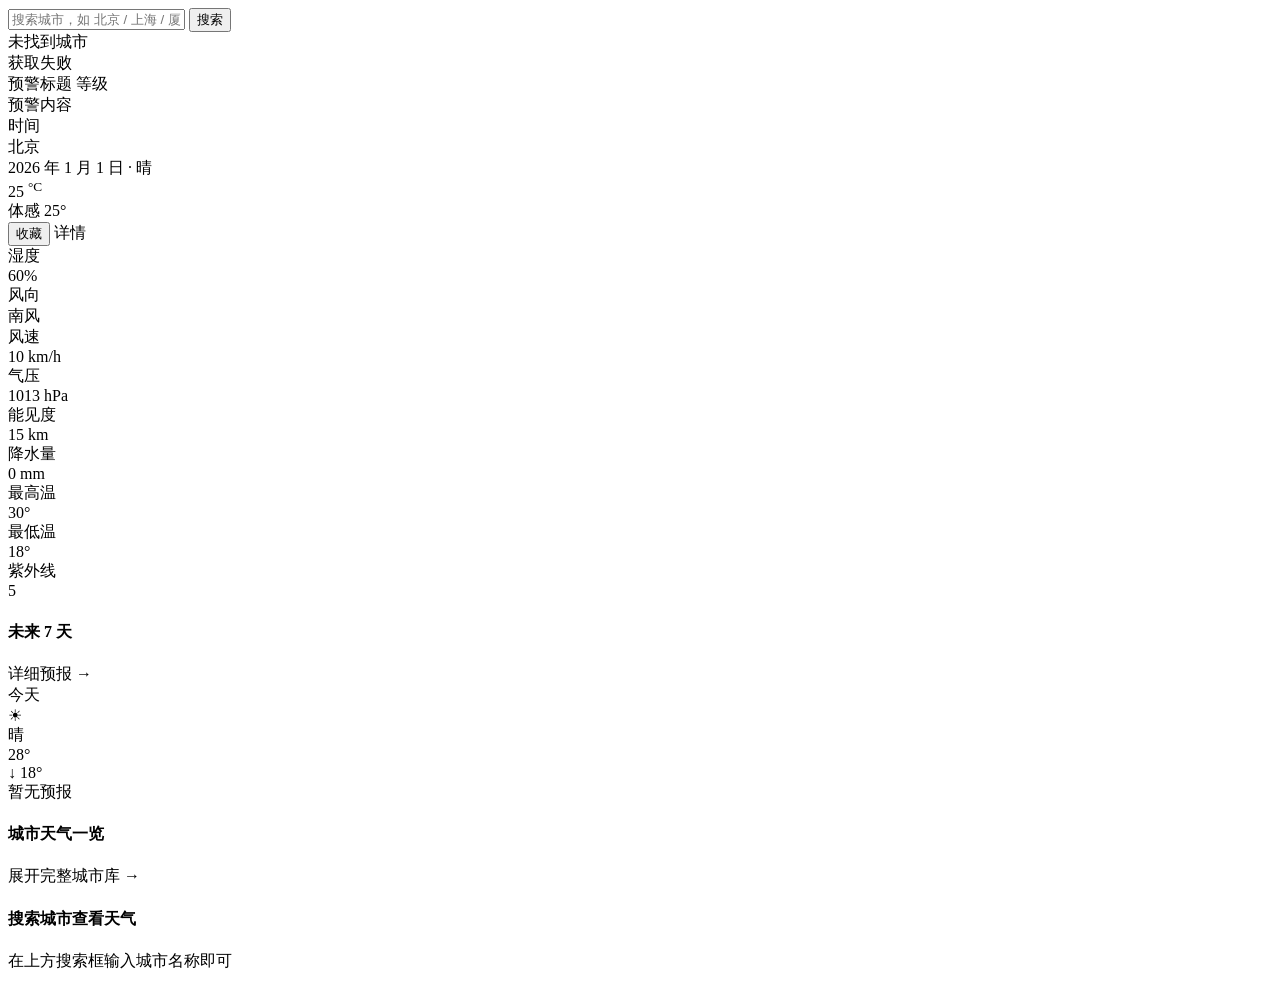
==== src/main/resources/templates/index.html @ 9b533df3 "优化重构：缓存复用、预警去重、AI 预报接入、UI 去 AI 化" ====
<!DOCTYPE html>
<html xmlns:th="http://www.thymeleaf.org"
      xmlns:sec="http://www.thymeleaf.org/extras/spring-security">
<head>
    <meta charset="UTF-8">
    <meta name="viewport" content="width=device-width, initial-scale=1.0">
    <title>首页 - 智能天气预报</title>
    <link rel="stylesheet" th:href="@{/css/bootstrap-icons.css}">
    <link th:href="@{/css/style.css}" rel="stylesheet">
    <meta name="_csrf" th:content="${_csrf != null ? _csrf.token : ''}">
</head>
<body>
<div th:replace="fragments :: navbar"></div>

<main class="container mt-3">

    <!-- 搜索栏 -->
    <form th:action="@{/weather/search}" method="get" class="search-bar">
        <input class="form-control" type="text" name="city" placeholder="搜索城市，如 北京 / 上海 / 厦门" required>
        <button class="btn btn-primary" type="submit"><i class="bi bi-search"></i> 搜索</button>
    </form>

    <!-- 错误提示 -->
    <div th:if="${searchError}" class="alert alert-row alert-row--yellow mb-3">
        <i class="bi bi-exclamation-triangle"></i>
        <div class="alert-row__body" th:text="${searchError}">未找到城市</div>
    </div>
    <div th:if="${weatherError}" class="alert alert-row alert-row--red mb-3">
        <i class="bi bi-exclamation-circle"></i>
        <div class="alert-row__body" th:text="${weatherError}">获取失败</div>
    </div>

    <!-- 预警横幅 -->
    <div th:if="${warnings != null and !warnings.isEmpty()}" class="alert-list">
        <div th:each="w : ${warnings}"
             th:class="'alert-row alert-row--' + ${w.warningLevel == null ? 'yellow' : #strings.toLowerCase(w.warningLevel)}">
            <i class="bi bi-exclamation-triangle-fill"></i>
            <div class="alert-row__body">
                <div class="alert-row__title">
                    <span th:text="${w.warningTitle}">预警标题</span>
                    <span th:class="'badge badge--' + ${w.warningLevel == null ? 'yellow' : #strings.toLowerCase(w.warningLevel)}"
                          th:text="${w.warningLevel}">等级</span>
                </div>
                <div class="alert-row__content" th:text="${w.warningContent}">预警内容</div>
            </div>
            <div class="alert-row__time" th:text="${#temporals.format(w.startTime, 'MM-dd HH:mm')}">时间</div>
        </div>
    </div>

    <!-- 实时天气 + 7 天预报 -->
    <div th:if="${realtime != null}" class="row">
        <div class="col-12 col-lg-7">
            <div class="weather-now">
                <div class="weather-now__head">
                    <div>
                        <div class="weather-now__city">
                            <i class="bi bi-geo-alt-fill"></i>
                            <span th:text="${currentCity}">北京</span>
                        </div>
                        <div class="weather-now__date" th:text="${#temporals.format(realtime.weatherDate, 'yyyy 年 M 月 d 日')} + ' · ' + ${realtime.weatherText}">2026 年 1 月 1 日 · 晴</div>
                    </div>
                    <div>
                        <div class="weather-now__temp">
                            <span th:text="${realtime.temp != null ? #numbers.formatDecimal(realtime.temp, 1, 0) : '--'}">25</span>
                            <sup>°C</sup>
                        </div>
                        <div class="weather-now__feels">
                            体感 <span th:text="${realtime.feelsLike != null ? #numbers.formatDecimal(realtime.feelsLike, 1, 0) + '°' : '--'}">25°</span>
                        </div>
                        <div class="weather-now__actions">
                            <button th:if="${user != null}"
                                    th:attr="data-favorite-btn='1',data-city=${currentCity},data-city-code=${currentCityCode},data-logged-in='1',data-favorited=${isFavorited != null and isFavorited ? '1' : '0'}"
                                    th:class="${isFavorited != null and isFavorited ? 'btn btn-sm btn-primary' : 'btn btn-sm btn-outline-primary'}">
                                <i th:class="${isFavorited != null and isFavorited ? 'bi bi-star-fill' : 'bi bi-star'}"></i>
                                <span th:text="${isFavorited != null and isFavorited ? '已收藏' : '收藏'}">收藏</span>
                            </button>
                            <a class="btn btn-sm btn-outline-primary" th:href="@{/weather/detail/{code}(code=${currentCityCode}, cityName=${currentCity})}">
                                <i class="bi bi-info-circle"></i> 详情
                            </a>
                        </div>
                    </div>
                </div>
                <div class="weather-now__metrics">
                    <div class="metric">
                        <div class="metric__label">湿度</div>
                        <div class="metric__value" th:text="${realtime.humidity != null ? realtime.humidity + '%' : '--'}">60%</div>
                    </div>
                    <div class="metric">
                        <div class="metric__label">风向</div>
                        <div class="metric__value" th:text="${realtime.windDir} ?: '—'">南风</div>
                    </div>
                    <div class="metric">
                        <div class="metric__label">风速</div>
                        <div class="metric__value" th:text="${realtime.windSpeed != null ? #numbers.formatDecimal(realtime.windSpeed, 1, 1) + ' km/h' : '--'}">10 km/h</div>
                    </div>
                    <div class="metric">
                        <div class="metric__label">气压</div>
                        <div class="metric__value" th:text="${realtime.pressure != null ? realtime.pressure + ' hPa' : '--'}">1013 hPa</div>
                    </div>
                    <div class="metric">
                        <div class="metric__label">能见度</div>
                        <div class="metric__value" th:text="${realtime.visibility != null ? #numbers.formatDecimal(realtime.visibility, 1, 1) + ' km' : '--'}">15 km</div>
                    </div>
                    <div class="metric">
                        <div class="metric__label">降水量</div>
                        <div class="metric__value" th:text="${realtime.precip != null ? #numbers.formatDecimal(realtime.precip, 1, 1) + ' mm' : '0 mm'}">0 mm</div>
                    </div>
                    <div class="metric">
                        <div class="metric__label">最高温</div>
                        <div class="metric__value metric__value--warm" th:text="${realtime.tempMax != null ? #numbers.formatDecimal(realtime.tempMax, 1, 0) + '°' : '--'}">30°</div>
                    </div>
                    <div class="metric">
                        <div class="metric__label">最低温</div>
                        <div class="metric__value metric__value--cold" th:text="${realtime.tempMin != null ? #numbers.formatDecimal(realtime.tempMin, 1, 0) + '°' : '--'}">18°</div>
                    </div>
                    <div class="metric">
                        <div class="metric__label">紫外线</div>
                        <div class="metric__value" th:text="${realtime.uvIndex != null ? realtime.uvIndex : '--'}">5</div>
                    </div>
                </div>
            </div>
        </div>
        <div class="col-12 col-lg-5">
            <div class="data-card" style="height:100%;">
                <div class="data-card-header">
                    <h4><i class="bi bi-calendar-week icon"></i>未来 7 天</h4>
                    <a class="small" th:href="@{/weather/ai-forecast/{code}(code=${currentCityCode}, cityName=${currentCity})}">详细预报 →</a>
                </div>
                <div class="forecast-list" th:if="${forecast != null and !forecast.isEmpty()}">
                    <div th:each="d, iter : ${forecast}" class="forecast-day">
                        <div class="forecast-day__date" th:text="${iter.index == 0 ? '今天' : #temporals.format(d.weatherDate, 'M/d')}">今天</div>
                        <div class="forecast-day__icon" th:text="${d.weatherText != null and #strings.contains(d.weatherText, '雨') ? '🌧' : (d.weatherText != null and #strings.contains(d.weatherText, '雪') ? '🌨' : (d.weatherText != null and #strings.contains(d.weatherText, '阴') ? '☁' : '☀'))}">☀</div>
                        <div class="forecast-day__text" th:text="${d.weatherText}">晴</div>
                        <div class="forecast-day__temp" th:text="${d.tempMax != null ? #numbers.formatDecimal(d.tempMax, 1, 0) + '°' : '--'}">28°</div>
                        <div class="forecast-day__range" th:text="${d.tempMin != null ? '↓ ' + #numbers.formatDecimal(d.tempMin, 1, 0) + '°' : ''}">↓ 18°</div>
                    </div>
                </div>
                <div th:unless="${forecast != null and !forecast.isEmpty()}" class="empty-state">暂无预报</div>
            </div>
        </div>
    </div>

    <!-- 城市卡网格（Aether 风格：紧凑、无大留白） -->
    <div class="data-card mt-3" th:if="${cityCardsJson != null}">
        <div class="data-card-header">
            <h4><i class="bi bi-grid-3x3-gap icon"></i>城市天气一览</h4>
            <a class="small" th:href="@{/weather/aether}">展开完整城市库 →</a>
        </div>
        <div class="aether-grid" id="cityGrid"></div>
    </div>

    <!-- 空状态 -->
    <div th:if="${realtime == null and weatherError == null and cityCardsJson == null}" class="empty-state">
        <i class="bi bi-cloud-sun"></i>
        <h4>搜索城市查看天气</h4>
        <p class="text-muted">在上方搜索框输入城市名称即可</p>
    </div>

</main>

<div th:replace="fragments :: footer"></div>
<script th:src="@{/js/main.js}"></script>
<script th:inline="javascript">
    WeatherApp.renderCityGrid(document.getElementById('cityGrid'), /*[[${cityCardsJson}]]*/ '[]');
</script>
</body>
</html>
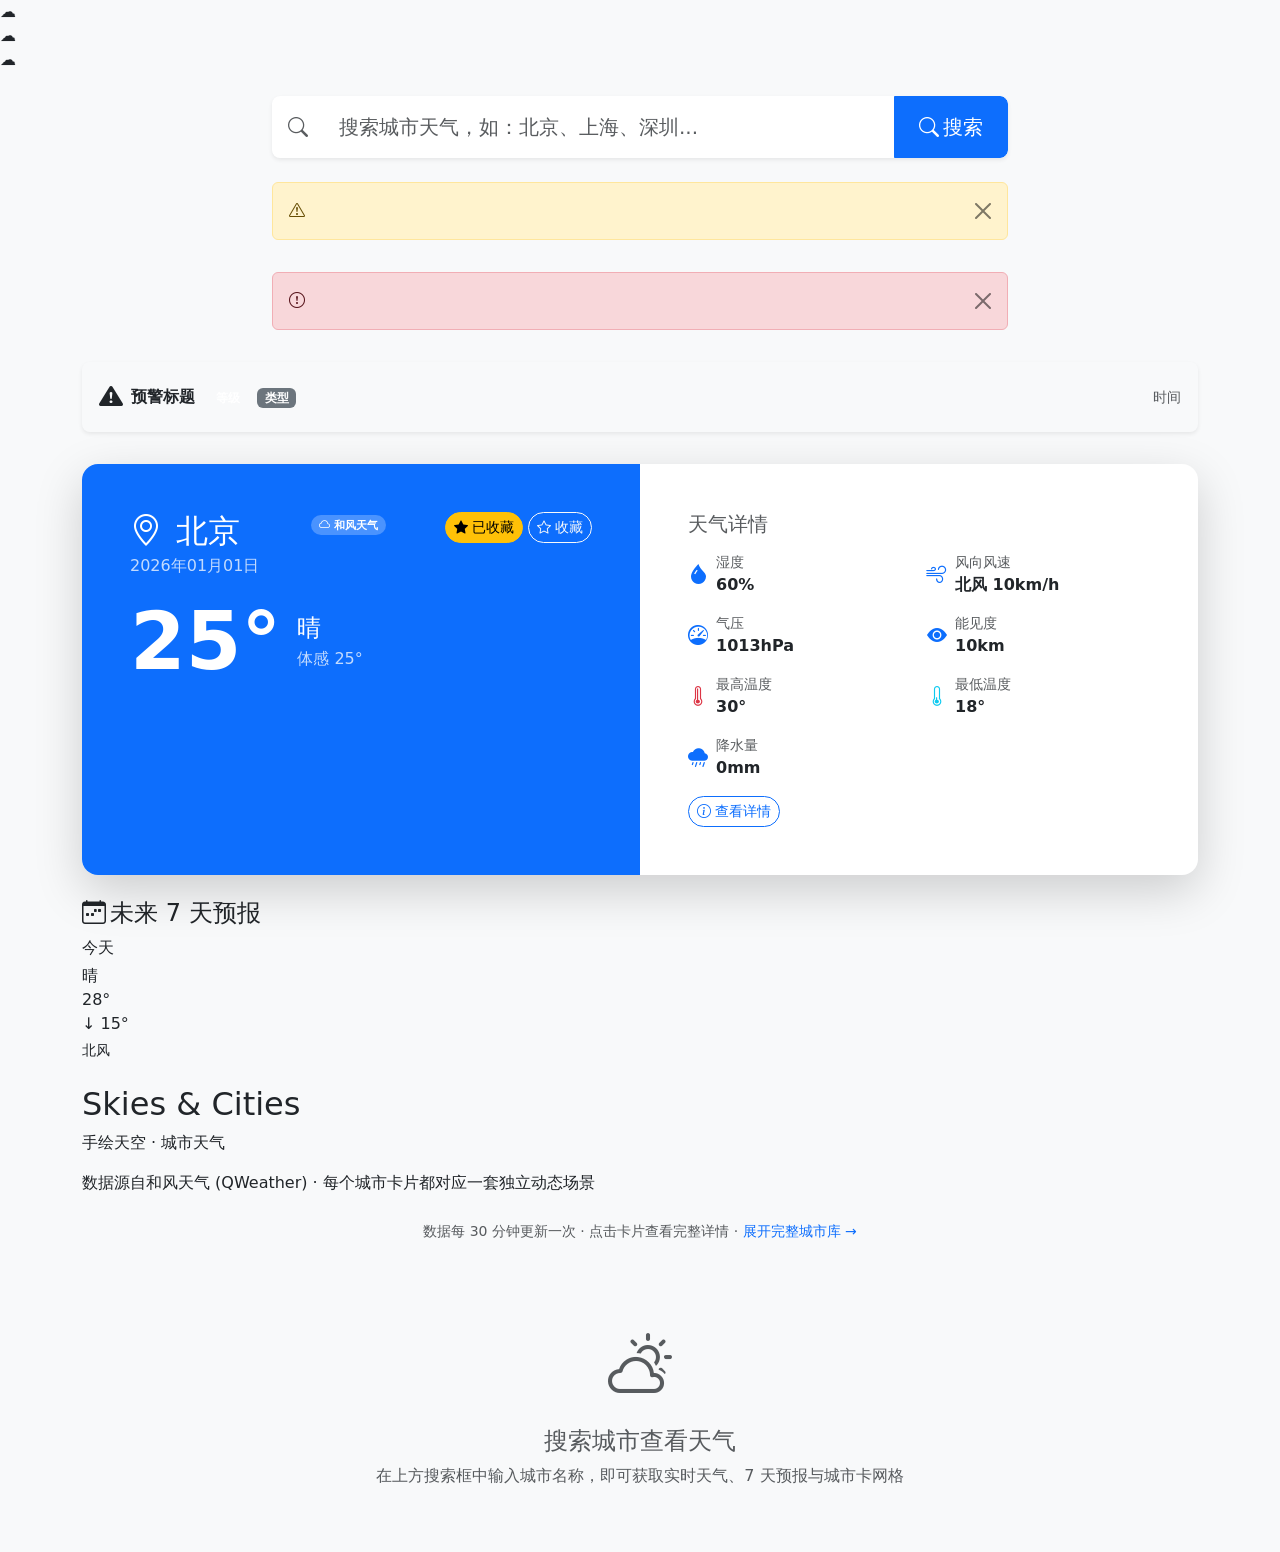
==== commit ef16ded3: "revert(UI): 前端模板与静态资源回退到基线样式" ====
--- a/src/main/resources/templates/index.html
+++ b/src/main/resources/templates/index.html
@@ -4,164 +4,314 @@
 <head>
     <meta charset="UTF-8">
     <meta name="viewport" content="width=device-width, initial-scale=1.0">
-    <title>首页 - 智能天气预报</title>
-    <link rel="stylesheet" th:href="@{/css/bootstrap-icons.css}">
+    <title>首页 - 智能天气预报系统</title>
+    <link href="https://cdn.jsdelivr.net/npm/bootstrap@5.3.0/dist/css/bootstrap.min.css" rel="stylesheet">
+    <link href="https://cdn.jsdelivr.net/npm/bootstrap-icons@1.11.0/font/bootstrap-icons.css" rel="stylesheet">
     <link th:href="@{/css/style.css}" rel="stylesheet">
-    <meta name="_csrf" th:content="${_csrf != null ? _csrf.token : ''}">
 </head>
-<body>
-<div th:replace="fragments :: navbar"></div>
-
-<main class="container mt-3">
-
-    <!-- 搜索栏 -->
-    <form th:action="@{/weather/search}" method="get" class="search-bar">
-        <input class="form-control" type="text" name="city" placeholder="搜索城市，如 北京 / 上海 / 厦门" required>
-        <button class="btn btn-primary" type="submit"><i class="bi bi-search"></i> 搜索</button>
-    </form>
-
-    <!-- 错误提示 -->
-    <div th:if="${searchError}" class="alert alert-row alert-row--yellow mb-3">
-        <i class="bi bi-exclamation-triangle"></i>
-        <div class="alert-row__body" th:text="${searchError}">未找到城市</div>
+<body class="bg-light">
+    <!-- Aether 背景云朵漂移装饰 -->
+    <div class="skydeco" aria-hidden="true">
+        <div class="drift">☁</div>
+        <div class="drift">☁</div>
+        <div class="drift">☁</div>
     </div>
-    <div th:if="${weatherError}" class="alert alert-row alert-row--red mb-3">
-        <i class="bi bi-exclamation-circle"></i>
-        <div class="alert-row__body" th:text="${weatherError}">获取失败</div>
-    </div>
-
-    <!-- 预警横幅 -->
-    <div th:if="${warnings != null and !warnings.isEmpty()}" class="alert-list">
-        <div th:each="w : ${warnings}"
-             th:class="'alert-row alert-row--' + ${w.warningLevel == null ? 'yellow' : #strings.toLowerCase(w.warningLevel)}">
-            <i class="bi bi-exclamation-triangle-fill"></i>
-            <div class="alert-row__body">
-                <div class="alert-row__title">
-                    <span th:text="${w.warningTitle}">预警标题</span>
-                    <span th:class="'badge badge--' + ${w.warningLevel == null ? 'yellow' : #strings.toLowerCase(w.warningLevel)}"
-                          th:text="${w.warningLevel}">等级</span>
-                </div>
-                <div class="alert-row__content" th:text="${w.warningContent}">预警内容</div>
-            </div>
-            <div class="alert-row__time" th:text="${#temporals.format(w.startTime, 'MM-dd HH:mm')}">时间</div>
-        </div>
-    </div>
-
-    <!-- 实时天气 + 7 天预报 -->
-    <div th:if="${realtime != null}" class="row">
-        <div class="col-12 col-lg-7">
-            <div class="weather-now">
-                <div class="weather-now__head">
-                    <div>
-                        <div class="weather-now__city">
-                            <i class="bi bi-geo-alt-fill"></i>
-                            <span th:text="${currentCity}">北京</span>
-                        </div>
-                        <div class="weather-now__date" th:text="${#temporals.format(realtime.weatherDate, 'yyyy 年 M 月 d 日')} + ' · ' + ${realtime.weatherText}">2026 年 1 月 1 日 · 晴</div>
+
+    <!-- 导航栏 -->
+    <div th:replace="fragments :: navbar"></div>
+
+    <div class="container mt-4">
+        <!-- 搜索栏 -->
+        <div class="row justify-content-center mb-4">
+            <div class="col-lg-8">
+                <form th:action="@{/weather/search}" method="get" class="input-group input-group-lg shadow-sm rounded-3 overflow-hidden">
+                    <span class="input-group-text bg-white border-0">
+                        <i class="bi bi-search text-muted"></i>
+                    </span>
+                    <input type="text" class="form-control border-0 py-3" name="city"
+                           placeholder="搜索城市天气，如：北京、上海、深圳..." required>
+                    <button class="btn btn-primary px-4" type="submit">
+                        <i class="bi bi-search me-1"></i>搜索
+                    </button>
+                </form>
+            </div>
+        </div>
+
+        <!-- 错误消息 -->
+        <div th:if="${searchError}" class="row justify-content-center mb-3">
+            <div class="col-lg-8">
+                <div class="alert alert-warning alert-dismissible fade show" role="alert">
+                    <i class="bi bi-exclamation-triangle me-1"></i>
+                    <span th:text="${searchError}"></span>
+                    <button type="button" class="btn-close" data-bs-dismiss="alert" aria-label="Close"></button>
+                </div>
+            </div>
+        </div>
+        <div th:if="${weatherError}" class="row justify-content-center mb-3">
+            <div class="col-lg-8">
+                <div class="alert alert-danger alert-dismissible fade show" role="alert">
+                    <i class="bi bi-exclamation-circle me-1"></i>
+                    <span th:text="${weatherError}"></span>
+                    <button type="button" class="btn-close" data-bs-dismiss="alert" aria-label="Close"></button>
+                </div>
+            </div>
+        </div>
+
+        <!-- 预警横幅 -->
+        <div th:if="${warnings != null and !warnings.isEmpty()}" class="row mb-4">
+            <div class="col-12">
+                <div th:each="warning : ${warnings}" class="alert mb-2 d-flex align-items-center rounded-3 shadow-sm"
+                     th:classappend="${warning.warningLevel == 'RED' ? 'alert-danger' : (warning.warningLevel == 'ORANGE' ? 'alert-warning' : (warning.warningLevel == 'YELLOW' ? 'alert-info' : 'alert-primary'))}"
+                     role="alert">
+                    <i class="bi bi-exclamation-triangle-fill me-2 fs-4"></i>
+                    <div class="flex-grow-1">
+                        <strong th:text="${warning.warningTitle}">预警标题</strong>
+                        <span class="badge ms-2"
+                              th:classappend="${warning.warningLevel == 'RED' ? 'bg-danger' : (warning.warningLevel == 'ORANGE' ? 'bg-warning text-dark' : (warning.warningLevel == 'YELLOW' ? 'bg-info text-dark' : 'bg-primary'))}"
+                              th:text="${warning.warningLevel}">等级</span>
+                        <span class="badge bg-secondary ms-1" th:text="${warning.warningType}">类型</span>
                     </div>
-                    <div>
-                        <div class="weather-now__temp">
-                            <span th:text="${realtime.temp != null ? #numbers.formatDecimal(realtime.temp, 1, 0) : '--'}">25</span>
-                            <sup>°C</sup>
-                        </div>
-                        <div class="weather-now__feels">
-                            体感 <span th:text="${realtime.feelsLike != null ? #numbers.formatDecimal(realtime.feelsLike, 1, 0) + '°' : '--'}">25°</span>
-                        </div>
-                        <div class="weather-now__actions">
-                            <button th:if="${user != null}"
-                                    th:attr="data-favorite-btn='1',data-city=${currentCity},data-city-code=${currentCityCode},data-logged-in='1',data-favorited=${isFavorited != null and isFavorited ? '1' : '0'}"
-                                    th:class="${isFavorited != null and isFavorited ? 'btn btn-sm btn-primary' : 'btn btn-sm btn-outline-primary'}">
-                                <i th:class="${isFavorited != null and isFavorited ? 'bi bi-star-fill' : 'bi bi-star'}"></i>
-                                <span th:text="${isFavorited != null and isFavorited ? '已收藏' : '收藏'}">收藏</span>
-                            </button>
-                            <a class="btn btn-sm btn-outline-primary" th:href="@{/weather/detail/{code}(code=${currentCityCode}, cityName=${currentCity})}">
-                                <i class="bi bi-info-circle"></i> 详情
-                            </a>
+                    <small class="text-muted ms-3" th:text="${#temporals.format(warning.startTime, 'MM-dd HH:mm')}">时间</small>
+                </div>
+            </div>
+        </div>
+
+        <!-- 实时天气卡片 -->
+        <div th:if="${realtime != null}" class="row mb-4">
+            <div class="col-12">
+                <div class="card border-0 shadow-lg rounded-4 overflow-hidden">
+                    <div class="card-body p-0">
+                        <div class="row g-0">
+                            <!-- 左侧：温度和天气 -->
+                            <div class="col-md-6 bg-primary text-white p-4 p-md-5">
+                                <div class="d-flex justify-content-between align-items-start">
+                                    <div>
+                                        <h2 class="mb-1">
+                                            <i class="bi bi-geo-alt me-1"></i>
+                                            <span th:text="${currentCity}">北京</span>
+                                        </h2>
+                                        <p class="mb-3 opacity-75" th:text="${#temporals.format(realtime.weatherDate, 'yyyy年MM月dd日')}">2026年01月01日</p>
+                                    </div>
+                                    <!-- 和风天气标识 -->
+                                    <div class="ms-2">
+                                        <span class="badge bg-white bg-opacity-25 text-white rounded-pill px-2 py-1" style="font-size: 0.7rem;">
+                                            <i class="bi bi-cloud me-1"></i>和风天气
+                                        </span>
+                                    </div>
+                                    <!-- 收藏按钮 -->
+                                    <div th:if="${user != null}" class="ms-3">
+                                        <button th:if="${isFavorited != null and isFavorited}"
+                                                class="btn btn-warning btn-sm rounded-pill" id="favoriteBtn"
+                                                onclick="toggleFavorite(false, this)"
+                                                th:attr="data-city=${currentCity}, data-city-code=${currentCityCode}">
+                                            <i class="bi bi-star-fill me-1"></i>已收藏
+                                        </button>
+                                        <button th:if="${isFavorited == null or !isFavorited}"
+                                                class="btn btn-outline-light btn-sm rounded-pill" id="favoriteBtn"
+                                                onclick="toggleFavorite(true, this)"
+                                                th:attr="data-city=${currentCity}, data-city-code=${currentCityCode}">
+                                            <i class="bi bi-star me-1"></i>收藏
+                                        </button>
+                                    </div>
+                                </div>
+                                <div class="d-flex align-items-center mb-3">
+                                    <span class="display-1 fw-bold me-3" th:text="${realtime.temp != null ? #numbers.formatDecimal(realtime.temp, 1, 0) + '°' : '--'}">25°</span>
+                                    <div>
+                                        <h4 class="mb-1" th:text="${realtime.weatherText}">晴</h4>
+                                        <p class="mb-0 opacity-75">
+                                            体感 <span th:text="${realtime.feelsLike != null ? #numbers.formatDecimal(realtime.feelsLike, 1, 0) + '°' : '--'}">25°</span>
+                                        </p>
+                                    </div>
+                                </div>
+                            </div>
+                            <!-- 右侧：详细信息 -->
+                            <div class="col-md-6 p-4 p-md-5">
+                                <h5 class="text-muted mb-3">天气详情</h5>
+                                <div class="row g-3">
+                                    <div class="col-6">
+                                        <div class="d-flex align-items-center">
+                                            <i class="bi bi-droplet-fill text-primary me-2 fs-5"></i>
+                                            <div>
+                                                <small class="text-muted d-block">湿度</small>
+                                                <strong th:text="${realtime.humidity != null ? realtime.humidity + '%' : '--'}">60%</strong>
+                                            </div>
+                                        </div>
+                                    </div>
+                                    <div class="col-6">
+                                        <div class="d-flex align-items-center">
+                                            <i class="bi bi-wind text-primary me-2 fs-5"></i>
+                                            <div>
+                                                <small class="text-muted d-block">风向风速</small>
+                                                <strong>
+                                                    <span th:text="${realtime.windDir}">北风</span>
+                                                    <span th:text="${realtime.windSpeed != null ? #numbers.formatDecimal(realtime.windSpeed, 1, 1) + 'km/h' : ''}">10km/h</span>
+                                                </strong>
+                                            </div>
+                                        </div>
+                                    </div>
+                                    <div class="col-6">
+                                        <div class="d-flex align-items-center">
+                                            <i class="bi bi-speedometer text-primary me-2 fs-5"></i>
+                                            <div>
+                                                <small class="text-muted d-block">气压</small>
+                                                <strong th:text="${realtime.pressure != null ? realtime.pressure + 'hPa' : '--'}">1013hPa</strong>
+                                            </div>
+                                        </div>
+                                    </div>
+                                    <div class="col-6">
+                                        <div class="d-flex align-items-center">
+                                            <i class="bi bi-eye-fill text-primary me-2 fs-5"></i>
+                                            <div>
+                                                <small class="text-muted d-block">能见度</small>
+                                                <strong th:text="${realtime.visibility != null ? #numbers.formatDecimal(realtime.visibility, 1, 1) + 'km' : '--'}">10km</strong>
+                                            </div>
+                                        </div>
+                                    </div>
+                                    <div class="col-6">
+                                        <div class="d-flex align-items-center">
+                                            <i class="bi bi-thermometer-high text-danger me-2 fs-5"></i>
+                                            <div>
+                                                <small class="text-muted d-block">最高温度</small>
+                                                <strong th:text="${realtime.tempMax != null ? #numbers.formatDecimal(realtime.tempMax, 1, 0) + '°' : '--'}">30°</strong>
+                                            </div>
+                                        </div>
+                                    </div>
+                                    <div class="col-6">
+                                        <div class="d-flex align-items-center">
+                                            <i class="bi bi-thermometer-low text-info me-2 fs-5"></i>
+                                            <div>
+                                                <small class="text-muted d-block">最低温度</small>
+                                                <strong th:text="${realtime.tempMin != null ? #numbers.formatDecimal(realtime.tempMin, 1, 0) + '°' : '--'}">18°</strong>
+                                            </div>
+                                        </div>
+                                    </div>
+                                    <div class="col-12">
+                                        <div class="d-flex align-items-center">
+                                            <i class="bi bi-cloud-rain-fill text-primary me-2 fs-5"></i>
+                                            <div>
+                                                <small class="text-muted d-block">降水量</small>
+                                                <strong th:text="${realtime.precip != null ? #numbers.formatDecimal(realtime.precip, 1, 1) + 'mm' : '0mm'}">0mm</strong>
+                                            </div>
+                                        </div>
+                                    </div>
+                                </div>
+                                <div class="mt-3">
+                                    <a th:href="@{/weather/detail/{code}(code=${currentCityCode}, cityName=${currentCity})}"
+                                       class="btn btn-outline-primary btn-sm rounded-pill">
+                                        <i class="bi bi-info-circle me-1"></i>查看详情
+                                    </a>
+                                </div>
+                            </div>
                         </div>
                     </div>
                 </div>
-                <div class="weather-now__metrics">
-                    <div class="metric">
-                        <div class="metric__label">湿度</div>
-                        <div class="metric__value" th:text="${realtime.humidity != null ? realtime.humidity + '%' : '--'}">60%</div>
+            </div>
+        </div>
+
+        <!-- 7 天预报均分布局（Aether 紧凑场景） -->
+        <div th:if="${forecast != null and !forecast.isEmpty()}" class="mb-4">
+            <h4 class="section-title">
+                <i class="bi bi-calendar-week me-1"></i>未来 7 天预报
+            </h4>
+            <div class="aether-week-grid">
+                <div th:each="day, iter : ${forecast}" class="aether-mini sky-cloudy aether-week-cell">
+                    <p class="mb-1 date"
+                       th:text="${iter.index == 0 ? '今天' : #temporals.format(day.weatherDate, 'MM/dd')}">今天</p>
+                    <p class="mb-0 text" th:text="${day.weatherText}">晴</p>
+                    <div class="temp">
+                        <span th:text="${day.tempMax != null ? #numbers.formatDecimal(day.tempMax, 1, 0) + '°' : '--'}">28°</span>
                     </div>
-                    <div class="metric">
-                        <div class="metric__label">风向</div>
-                        <div class="metric__value" th:text="${realtime.windDir} ?: '—'">南风</div>
+                    <div class="range">
+                        <span class="me-1"
+                              th:text="${day.tempMin != null ? '↓ ' + #numbers.formatDecimal(day.tempMin, 1, 0) + '°' : ''}">↓ 15°</span>
                     </div>
-                    <div class="metric">
-                        <div class="metric__label">风速</div>
-                        <div class="metric__value" th:text="${realtime.windSpeed != null ? #numbers.formatDecimal(realtime.windSpeed, 1, 1) + ' km/h' : '--'}">10 km/h</div>
-                    </div>
-                    <div class="metric">
-                        <div class="metric__label">气压</div>
-                        <div class="metric__value" th:text="${realtime.pressure != null ? realtime.pressure + ' hPa' : '--'}">1013 hPa</div>
-                    </div>
-                    <div class="metric">
-                        <div class="metric__label">能见度</div>
-                        <div class="metric__value" th:text="${realtime.visibility != null ? #numbers.formatDecimal(realtime.visibility, 1, 1) + ' km' : '--'}">15 km</div>
-                    </div>
-                    <div class="metric">
-                        <div class="metric__label">降水量</div>
-                        <div class="metric__value" th:text="${realtime.precip != null ? #numbers.formatDecimal(realtime.precip, 1, 1) + ' mm' : '0 mm'}">0 mm</div>
-                    </div>
-                    <div class="metric">
-                        <div class="metric__label">最高温</div>
-                        <div class="metric__value metric__value--warm" th:text="${realtime.tempMax != null ? #numbers.formatDecimal(realtime.tempMax, 1, 0) + '°' : '--'}">30°</div>
-                    </div>
-                    <div class="metric">
-                        <div class="metric__label">最低温</div>
-                        <div class="metric__value metric__value--cold" th:text="${realtime.tempMin != null ? #numbers.formatDecimal(realtime.tempMin, 1, 0) + '°' : '--'}">18°</div>
-                    </div>
-                    <div class="metric">
-                        <div class="metric__label">紫外线</div>
-                        <div class="metric__value" th:text="${realtime.uvIndex != null ? realtime.uvIndex : '--'}">5</div>
-                    </div>
-                </div>
-            </div>
-        </div>
-        <div class="col-12 col-lg-5">
-            <div class="data-card" style="height:100%;">
-                <div class="data-card-header">
-                    <h4><i class="bi bi-calendar-week icon"></i>未来 7 天</h4>
-                    <a class="small" th:href="@{/weather/ai-forecast/{code}(code=${currentCityCode}, cityName=${currentCity})}">详细预报 →</a>
-                </div>
-                <div class="forecast-list" th:if="${forecast != null and !forecast.isEmpty()}">
-                    <div th:each="d, iter : ${forecast}" class="forecast-day">
-                        <div class="forecast-day__date" th:text="${iter.index == 0 ? '今天' : #temporals.format(d.weatherDate, 'M/d')}">今天</div>
-                        <div class="forecast-day__icon" th:text="${d.weatherText != null and #strings.contains(d.weatherText, '雨') ? '🌧' : (d.weatherText != null and #strings.contains(d.weatherText, '雪') ? '🌨' : (d.weatherText != null and #strings.contains(d.weatherText, '阴') ? '☁' : '☀'))}">☀</div>
-                        <div class="forecast-day__text" th:text="${d.weatherText}">晴</div>
-                        <div class="forecast-day__temp" th:text="${d.tempMax != null ? #numbers.formatDecimal(d.tempMax, 1, 0) + '°' : '--'}">28°</div>
-                        <div class="forecast-day__range" th:text="${d.tempMin != null ? '↓ ' + #numbers.formatDecimal(d.tempMin, 1, 0) + '°' : ''}">↓ 18°</div>
-                    </div>
-                </div>
-                <div th:unless="${forecast != null and !forecast.isEmpty()}" class="empty-state">暂无预报</div>
-            </div>
+                    <small class="d-block mt-1"
+                           th:text="${day.windDir != null ? day.windDir : ''}">北风</small>
+                </div>
+            </div>
+        </div>
+
+        <!-- Aether 城市卡网格（响应式 auto-fill · 7 套场景） -->
+        <div class="mb-4">
+            <h2 class="aether-section-title">Skies &amp; Cities</h2>
+            <p class="aether-section-sub">手绘天空 · 城市天气</p>
+            <p class="aether-section-tag mb-3">
+                数据源自和风天气 (QWeather) · 每个城市卡片都对应一套独立动态场景
+            </p>
+            <div class="aether-grid" id="cityGrid"></div>
+            <footer class="text-center mt-4">
+                <small class="text-muted">
+                    数据每 30 分钟更新一次 · 点击卡片查看完整详情
+                    · <a th:href="@{/weather/aether}" class="text-decoration-none">展开完整城市库 →</a>
+                </small>
+            </footer>
+        </div>
+
+        <!-- 无数据提示 -->
+        <div th:if="${realtime == null and weatherError == null and cityCardsJson == null}" class="text-center py-5">
+            <i class="bi bi-cloud-sun text-muted" style="font-size: 4rem;"></i>
+            <h4 class="text-muted mt-3">搜索城市查看天气</h4>
+            <p class="text-muted">在上方搜索框中输入城市名称，即可获取实时天气、7 天预报与城市卡网格</p>
         </div>
     </div>
 
-    <!-- 城市卡网格（Aether 风格：紧凑、无大留白） -->
-    <div class="data-card mt-3" th:if="${cityCardsJson != null}">
-        <div class="data-card-header">
-            <h4><i class="bi bi-grid-3x3-gap icon"></i>城市天气一览</h4>
-            <a class="small" th:href="@{/weather/aether}">展开完整城市库 →</a>
-        </div>
-        <div class="aether-grid" id="cityGrid"></div>
-    </div>
-
-    <!-- 空状态 -->
-    <div th:if="${realtime == null and weatherError == null and cityCardsJson == null}" class="empty-state">
-        <i class="bi bi-cloud-sun"></i>
-        <h4>搜索城市查看天气</h4>
-        <p class="text-muted">在上方搜索框输入城市名称即可</p>
-    </div>
-
-</main>
-
-<div th:replace="fragments :: footer"></div>
-<script th:src="@{/js/main.js}"></script>
-<script th:inline="javascript">
-    WeatherApp.renderCityGrid(document.getElementById('cityGrid'), /*[[${cityCardsJson}]]*/ '[]');
-</script>
+    <!-- 页脚 -->
+    <div th:replace="fragments :: footer"></div>
+
+    <script src="https://cdn.jsdelivr.net/npm/bootstrap@5.3.0/dist/js/bootstrap.bundle.min.js"></script>
+    <script th:src="@{/js/main.js}"></script>
+    <script th:src="@{/js/aether-card.js}"></script>
+    <script th:inline="javascript">
+        (function() {
+            var rawJson = /*[[${cityCardsJson}]]*/ '[]';
+            AetherCard.render(document.getElementById('cityGrid'), rawJson);
+        })();
+    </script>
+    <script>
+        function toggleFavorite(isAdd, btn) {
+            var city = btn.getAttribute('data-city');
+            var cityCode = btn.getAttribute('data-city-code');
+            if (isAdd) {
+                fetch('/api/favorite/add', {
+                    method: 'POST',
+                    headers: {'Content-Type': 'application/x-www-form-urlencoded'},
+                    body: 'city=' + encodeURIComponent(city) + '&cityCode=' + encodeURIComponent(cityCode)
+                })
+                .then(function(res) { return res.json(); })
+                .then(function(data) {
+                    if (data.code === 200) {
+                        btn.className = 'btn btn-warning btn-sm rounded-pill';
+                        btn.innerHTML = '<i class="bi bi-star-fill me-1"></i>已收藏';
+                        btn.onclick = function() { toggleFavorite(false, btn); };
+                    } else {
+                        alert(data.msg);
+                    }
+                });
+            } else {
+                fetch('/api/favorite/list')
+                .then(function(res) { return res.json(); })
+                .then(function(data) {
+                    if (data.code === 200 && data.data) {
+                        var fav = data.data.find(function(f) { return f.cityCode === cityCode; });
+                        if (fav) {
+                            return fetch('/api/favorite/remove', {
+                                method: 'POST',
+                                headers: {'Content-Type': 'application/x-www-form-urlencoded'},
+                                body: 'favoriteId=' + fav.id
+                            });
+                        }
+                    }
+                })
+                .then(function(res) { return res ? res.json() : null; })
+                .then(function(data) {
+                    if (data && data.code === 200) {
+                        btn.className = 'btn btn-outline-light btn-sm rounded-pill';
+                        btn.innerHTML = '<i class="bi bi-star me-1"></i>收藏';
+                        btn.onclick = function() { toggleFavorite(true, btn); };
+                    }
+                });
+            }
+        }
+    </script>
 </body>
 </html>
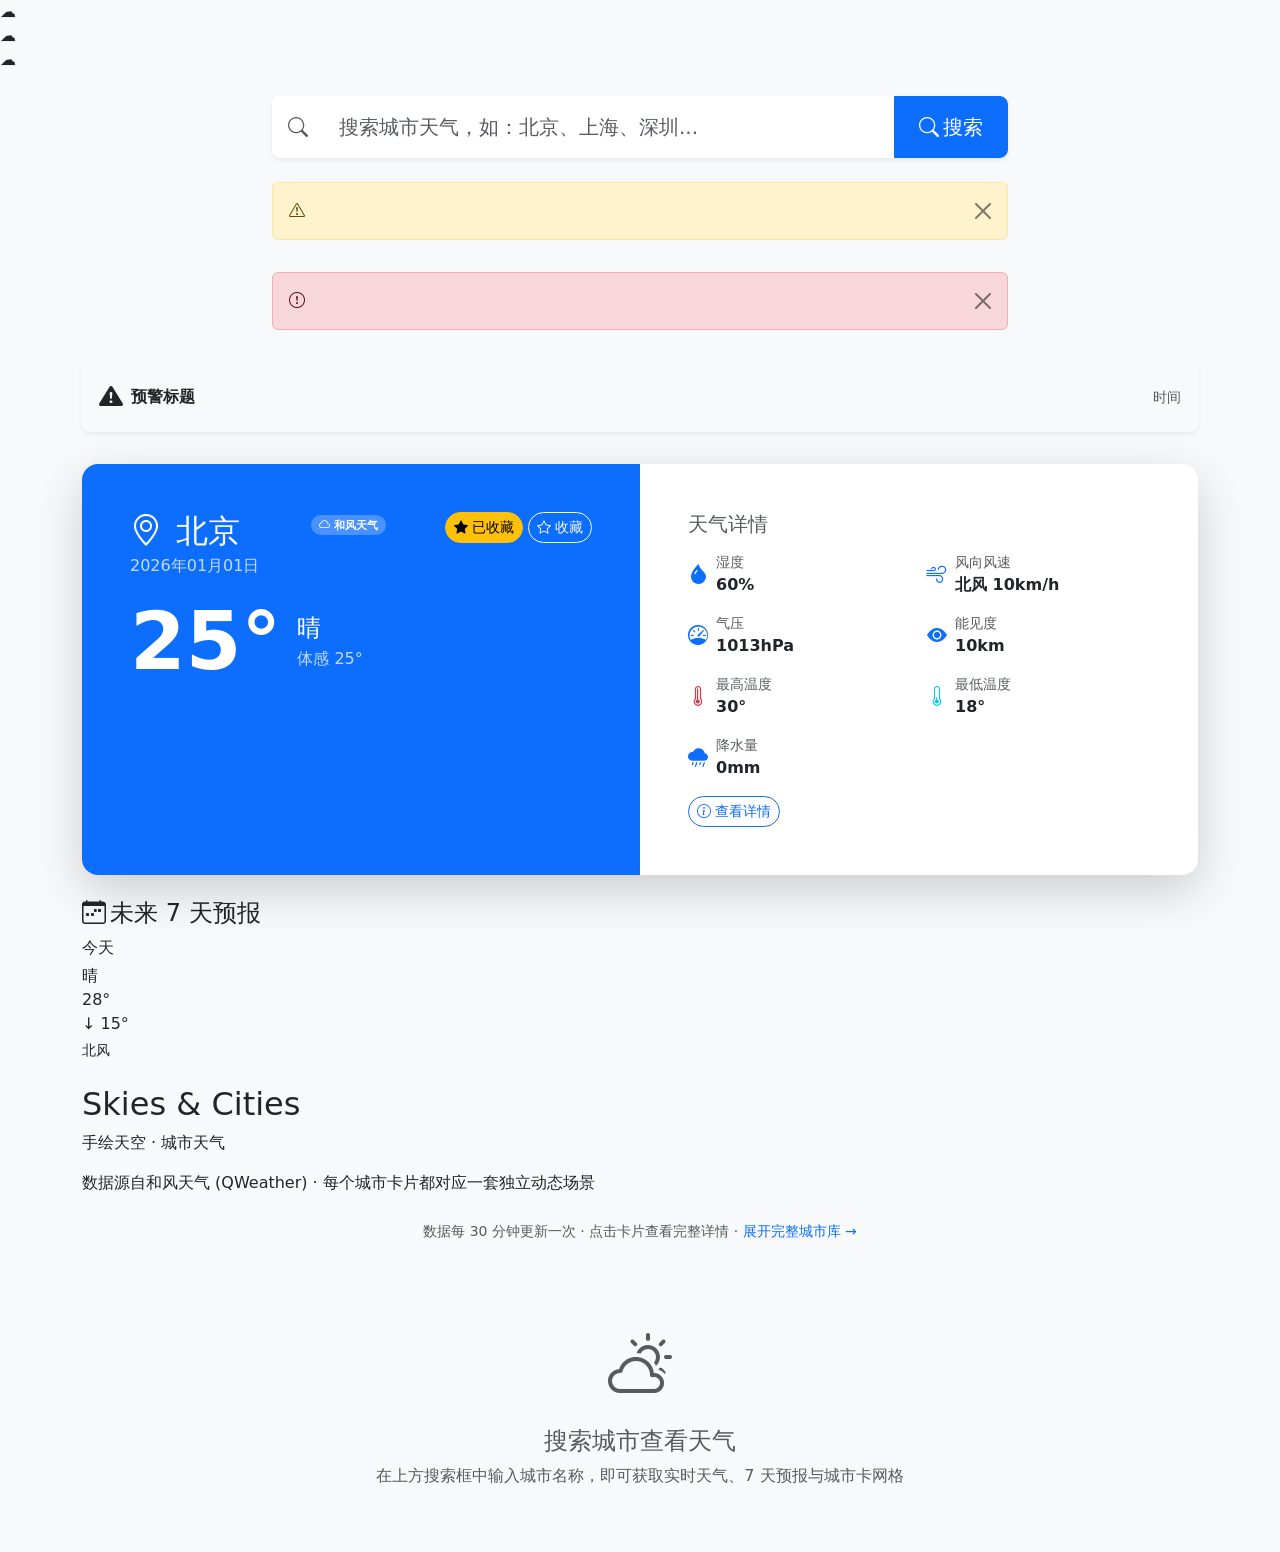
==== commit 595dfc09: "fix: 登出改POST/导航分流/预警中文映射/统计估算标注/噪点清理/唯一索引 - fragments: 退出改 POST 表单(带CSRF)；下拉四链接分流到 profile 各锚点；   新增" ====
--- a/src/main/resources/templates/index.html
+++ b/src/main/resources/templates/index.html
@@ -66,10 +66,8 @@
                     <i class="bi bi-exclamation-triangle-fill me-2 fs-4"></i>
                     <div class="flex-grow-1">
                         <strong th:text="${warning.warningTitle}">预警标题</strong>
-                        <span class="badge ms-2"
-                              th:classappend="${warning.warningLevel == 'RED' ? 'bg-danger' : (warning.warningLevel == 'ORANGE' ? 'bg-warning text-dark' : (warning.warningLevel == 'YELLOW' ? 'bg-info text-dark' : 'bg-primary'))}"
-                              th:text="${warning.warningLevel}">等级</span>
-                        <span class="badge bg-secondary ms-1" th:text="${warning.warningType}">类型</span>
+                        <th:block th:replace="fragments :: warningLevelBadge(${warning.warningLevel})"></th:block>
+                        <th:block th:replace="fragments :: warningTypeBadge(${warning.warningType})"></th:block>
                     </div>
                     <small class="text-muted ms-3" th:text="${#temporals.format(warning.startTime, 'MM-dd HH:mm')}">时间</small>
                 </div>
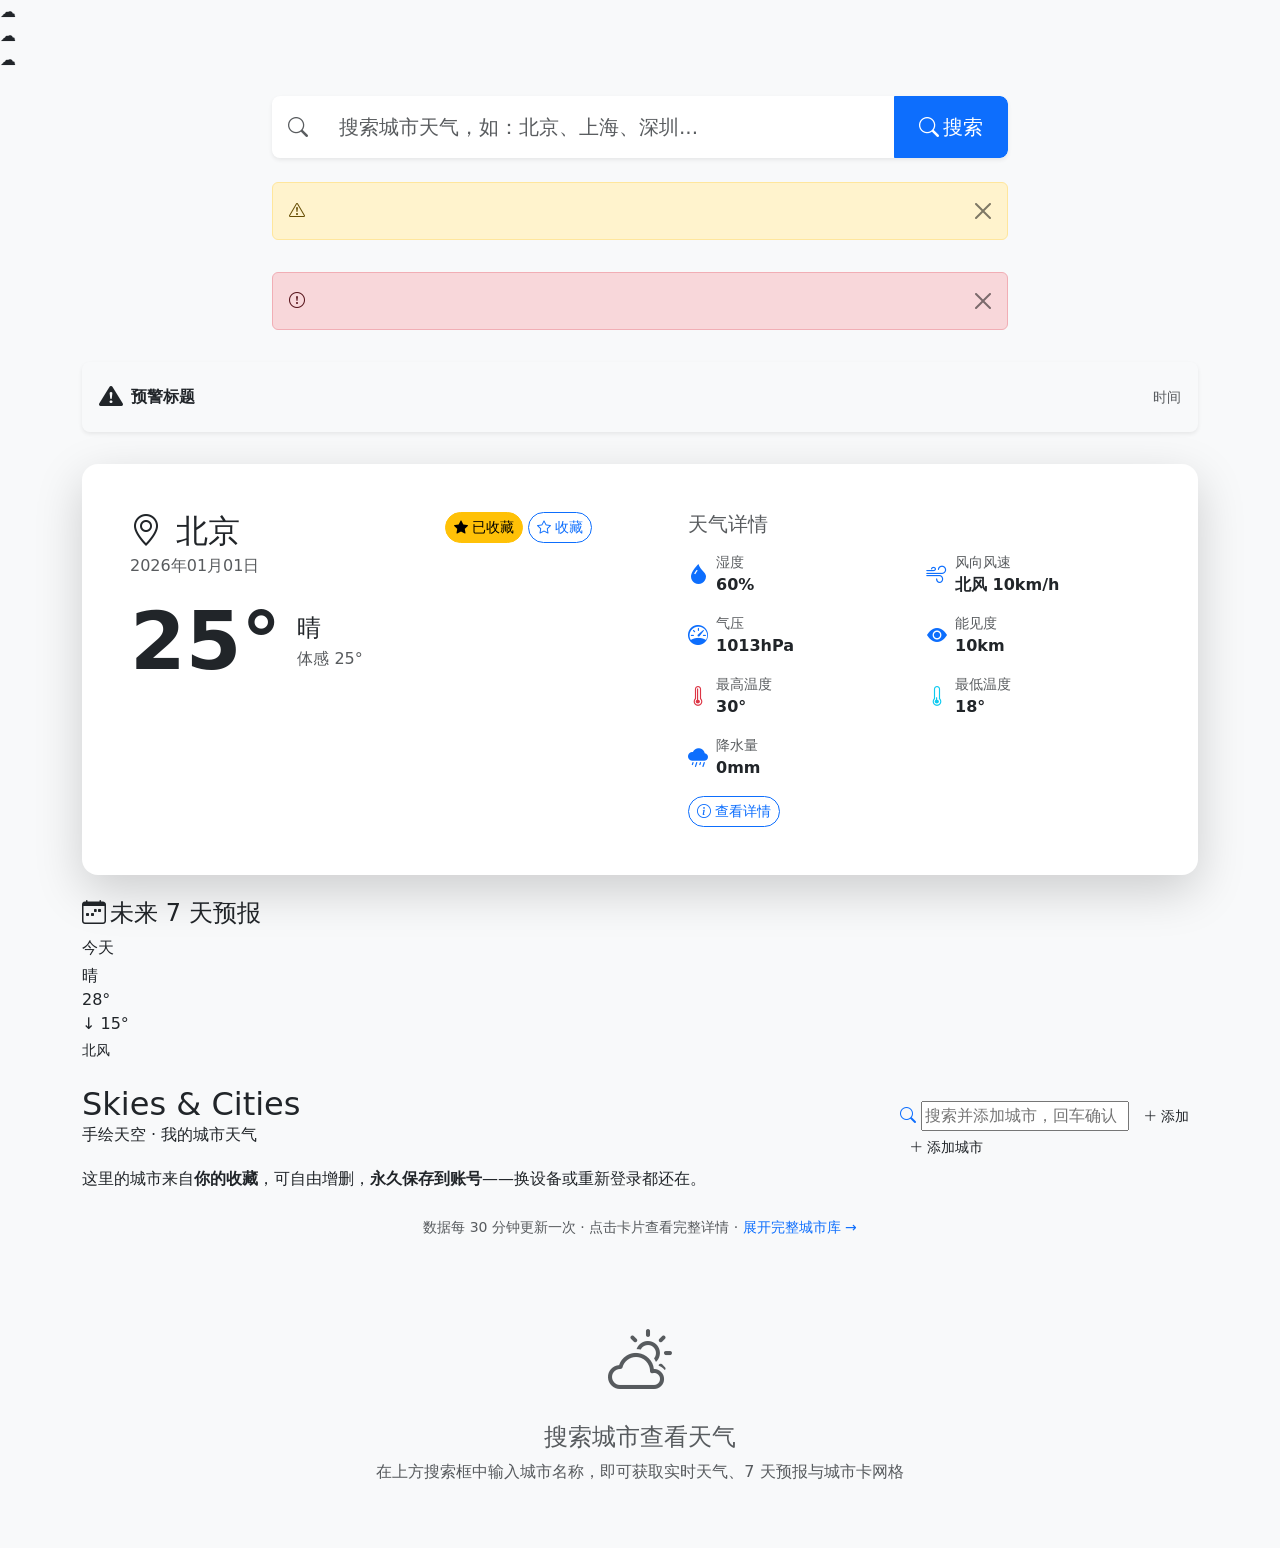
==== commit b8905998: "feat(ui): 首页/详情页城市网格改为收藏驱动的自有城市（可增删、永久保存）+ Aether 风格 Skies & Cities 板块数据源改为用户收藏，支持内嵌 Aether 搜索框添加、卡片" ====
--- a/src/main/resources/templates/index.html
+++ b/src/main/resources/templates/index.html
@@ -81,7 +81,7 @@
                     <div class="card-body p-0">
                         <div class="row g-0">
                             <!-- 左侧：温度和天气 -->
-                            <div class="col-md-6 bg-primary text-white p-4 p-md-5">
+                            <div class="col-md-6 aether-hero p-4 p-md-5">
                                 <div class="d-flex justify-content-between align-items-start">
                                     <div>
                                         <h2 class="mb-1">
@@ -92,7 +92,7 @@
                                     </div>
                                     <!-- 和风天气标识 -->
                                     <div class="ms-2">
-                                        <span class="badge bg-white bg-opacity-25 text-white rounded-pill px-2 py-1" style="font-size: 0.7rem;">
+                                        <span class="badge aether-soft-badge rounded-pill px-3 py-2">
                                             <i class="bi bi-cloud me-1"></i>和风天气
                                         </span>
                                     </div>
@@ -105,7 +105,7 @@
                                             <i class="bi bi-star-fill me-1"></i>已收藏
                                         </button>
                                         <button th:if="${isFavorited == null or !isFavorited}"
-                                                class="btn btn-outline-light btn-sm rounded-pill" id="favoriteBtn"
+                                                class="btn btn-outline-primary btn-sm rounded-pill" id="favoriteBtn"
                                                 onclick="toggleFavorite(true, this)"
                                                 th:attr="data-city=${currentCity}, data-city-code=${currentCityCode}">
                                             <i class="bi bi-star me-1"></i>收藏
@@ -229,12 +229,27 @@
             </div>
         </div>
 
-        <!-- Aether 城市卡网格（响应式 auto-fill · 7 套场景） -->
+        <!-- Aether 城市卡网格（以“收藏”为数据源，可增删、永久保存到账号） -->
         <div class="mb-4">
-            <h2 class="aether-section-title">Skies &amp; Cities</h2>
-            <p class="aether-section-sub">手绘天空 · 城市天气</p>
+            <div class="d-flex justify-content-between align-items-end flex-wrap gap-2 mb-1">
+                <div>
+                    <h2 class="aether-section-title mb-0">Skies &amp; Cities</h2>
+                    <p class="aether-section-sub">手绘天空 · 我的城市天气</p>
+                </div>
+                <div class="city-add-wrap">
+                    <div class="city-add-box" id="cityAddBox">
+                        <i class="bi bi-search text-primary"></i>
+                        <input type="text" id="cityAddInput" placeholder="搜索并添加城市，回车确认" autocomplete="off" aria-label="添加城市">
+                        <button type="button" id="cityAddGo" class="btn btn-sm aether-add-btn rounded-3" title="添加"><i class="bi bi-plus-lg me-1"></i>添加</button>
+                    </div>
+                    <button type="button" id="cityAddBtn" class="btn btn-sm rounded-pill aether-add-btn">
+                        <i class="bi bi-plus-lg me-1"></i>添加城市
+                    </button>
+                    <div class="city-add-suggestions" id="cityAddSug" style="display:none"></div>
+                </div>
+            </div>
             <p class="aether-section-tag mb-3">
-                数据源自和风天气 (QWeather) · 每个城市卡片都对应一套独立动态场景
+                这里的城市来自<strong>你的收藏</strong>，可自由增删，<b>永久保存到账号</b>——换设备或重新登录都还在。
             </p>
             <div class="aether-grid" id="cityGrid"></div>
             <footer class="text-center mt-4">
@@ -259,14 +274,10 @@
     <script src="https://cdn.jsdelivr.net/npm/bootstrap@5.3.0/dist/js/bootstrap.bundle.min.js"></script>
     <script th:src="@{/js/main.js}"></script>
     <script th:src="@{/js/aether-card.js}"></script>
-    <script th:inline="javascript">
-        (function() {
-            var rawJson = /*[[${cityCardsJson}]]*/ '[]';
-            AetherCard.render(document.getElementById('cityGrid'), rawJson);
-        })();
-    </script>
+    <script>initCityGrid('cityGrid', 'cityAddBtn');</script>
     <script>
         function toggleFavorite(isAdd, btn) {
+            if (!requireLogin()) return;
             var city = btn.getAttribute('data-city');
             var cityCode = btn.getAttribute('data-city-code');
             if (isAdd) {
@@ -303,7 +314,7 @@
                 .then(function(res) { return res ? res.json() : null; })
                 .then(function(data) {
                     if (data && data.code === 200) {
-                        btn.className = 'btn btn-outline-light btn-sm rounded-pill';
+                        btn.className = 'btn btn-outline-primary btn-sm rounded-pill';
                         btn.innerHTML = '<i class="bi bi-star me-1"></i>收藏';
                         btn.onclick = function() { toggleFavorite(true, btn); };
                     }
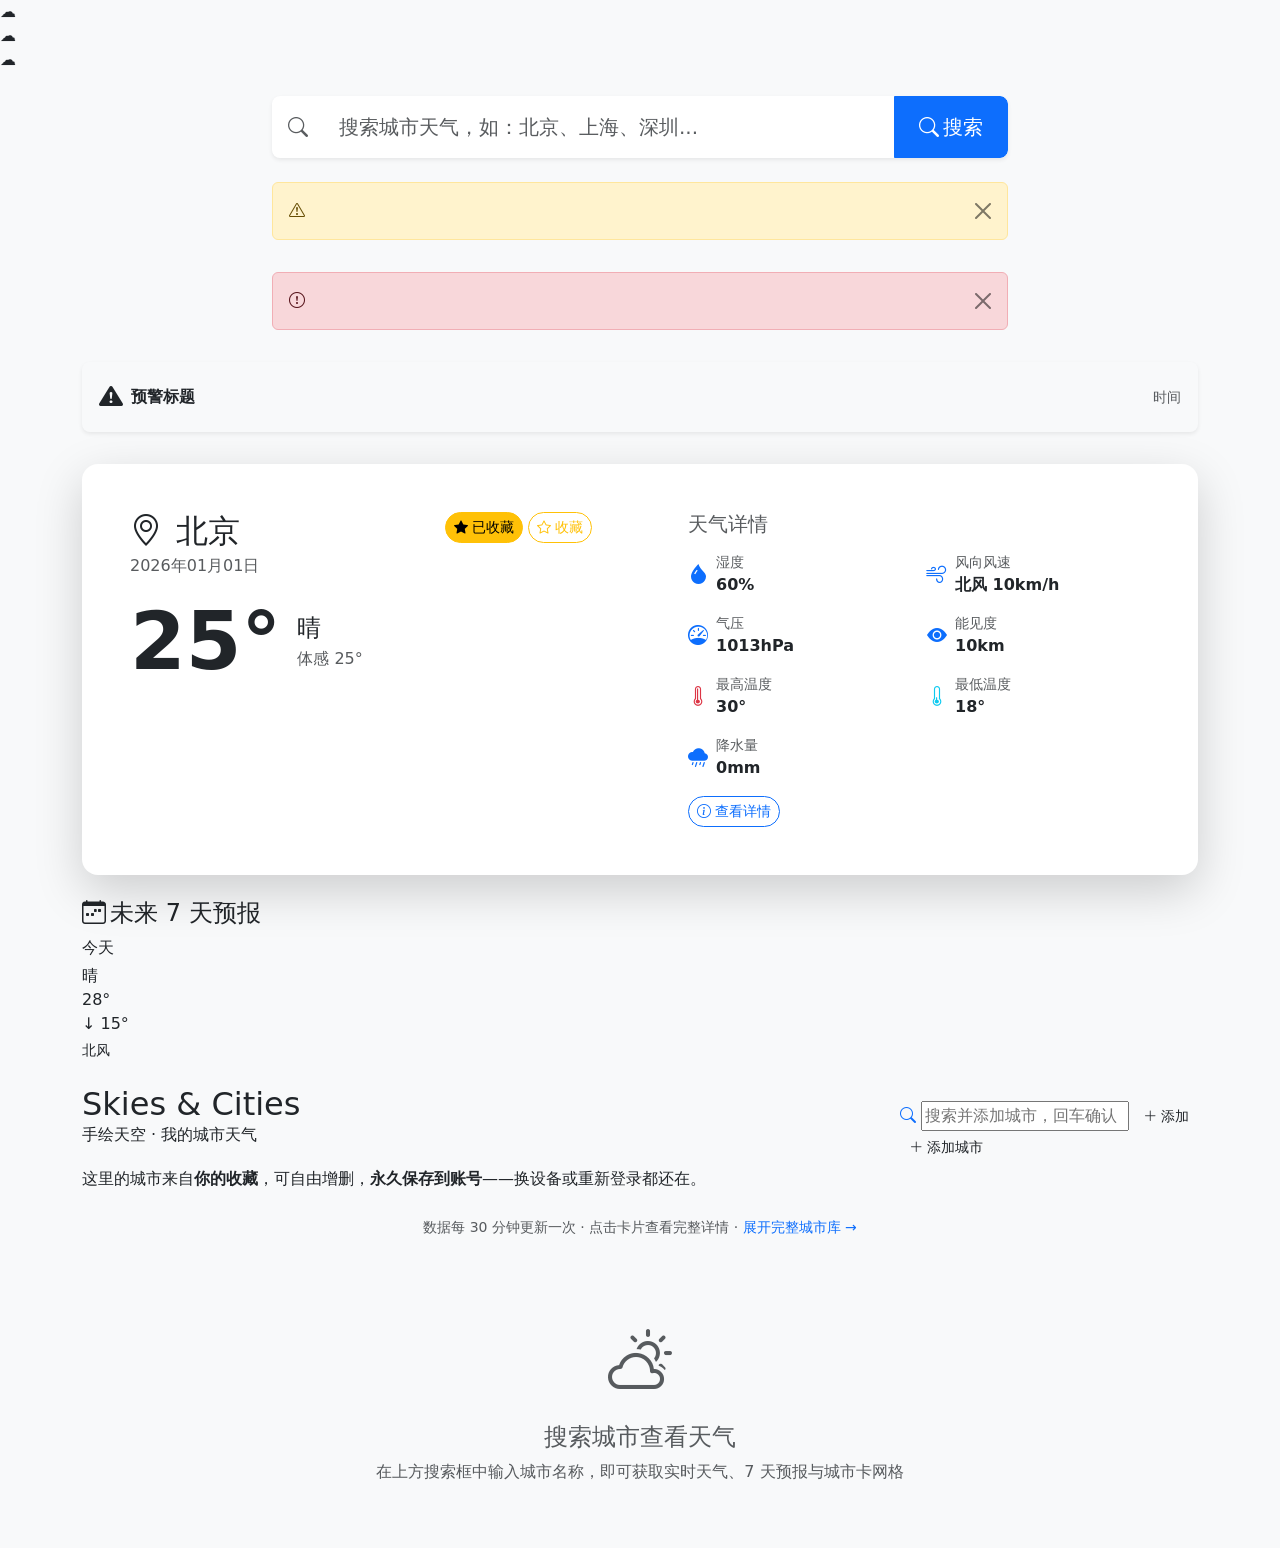
==== commit b61a549a: "fix(ui): 修复 toast/城市联想 XSS、合并收藏逻辑、统计月份区间 UI 与空态 - main.js：showToast 改 textContent、城市联想改 DOM 赋值防注入；删除" ====
--- a/src/main/resources/templates/index.html
+++ b/src/main/resources/templates/index.html
@@ -105,7 +105,7 @@
                                             <i class="bi bi-star-fill me-1"></i>已收藏
                                         </button>
                                         <button th:if="${isFavorited == null or !isFavorited}"
-                                                class="btn btn-outline-primary btn-sm rounded-pill" id="favoriteBtn"
+                                                class="btn btn-outline-warning btn-sm rounded-pill" id="favoriteBtn"
                                                 onclick="toggleFavorite(true, this)"
                                                 th:attr="data-city=${currentCity}, data-city-code=${currentCityCode}">
                                             <i class="bi bi-star me-1"></i>收藏
@@ -260,8 +260,8 @@
             </footer>
         </div>
 
-        <!-- 无数据提示 -->
-        <div th:if="${realtime == null and weatherError == null and cityCardsJson == null}" class="text-center py-5">
+        <!-- 无数据提示：仅当既无实时数据、也无任何错误时才出现 -->
+        <div th:if="${realtime == null and weatherError == null and searchError == null}" class="text-center py-5">
             <i class="bi bi-cloud-sun text-muted" style="font-size: 4rem;"></i>
             <h4 class="text-muted mt-3">搜索城市查看天气</h4>
             <p class="text-muted">在上方搜索框中输入城市名称，即可获取实时天气、7 天预报与城市卡网格</p>
@@ -275,52 +275,5 @@
     <script th:src="@{/js/main.js}"></script>
     <script th:src="@{/js/aether-card.js}"></script>
     <script>initCityGrid('cityGrid', 'cityAddBtn');</script>
-    <script>
-        function toggleFavorite(isAdd, btn) {
-            if (!requireLogin()) return;
-            var city = btn.getAttribute('data-city');
-            var cityCode = btn.getAttribute('data-city-code');
-            if (isAdd) {
-                fetch('/api/favorite/add', {
-                    method: 'POST',
-                    headers: {'Content-Type': 'application/x-www-form-urlencoded'},
-                    body: 'city=' + encodeURIComponent(city) + '&cityCode=' + encodeURIComponent(cityCode)
-                })
-                .then(function(res) { return res.json(); })
-                .then(function(data) {
-                    if (data.code === 200) {
-                        btn.className = 'btn btn-warning btn-sm rounded-pill';
-                        btn.innerHTML = '<i class="bi bi-star-fill me-1"></i>已收藏';
-                        btn.onclick = function() { toggleFavorite(false, btn); };
-                    } else {
-                        alert(data.msg);
-                    }
-                });
-            } else {
-                fetch('/api/favorite/list')
-                .then(function(res) { return res.json(); })
-                .then(function(data) {
-                    if (data.code === 200 && data.data) {
-                        var fav = data.data.find(function(f) { return f.cityCode === cityCode; });
-                        if (fav) {
-                            return fetch('/api/favorite/remove', {
-                                method: 'POST',
-                                headers: {'Content-Type': 'application/x-www-form-urlencoded'},
-                                body: 'favoriteId=' + fav.id
-                            });
-                        }
-                    }
-                })
-                .then(function(res) { return res ? res.json() : null; })
-                .then(function(data) {
-                    if (data && data.code === 200) {
-                        btn.className = 'btn btn-outline-primary btn-sm rounded-pill';
-                        btn.innerHTML = '<i class="bi bi-star me-1"></i>收藏';
-                        btn.onclick = function() { toggleFavorite(true, btn); };
-                    }
-                });
-            }
-        }
-    </script>
 </body>
 </html>
